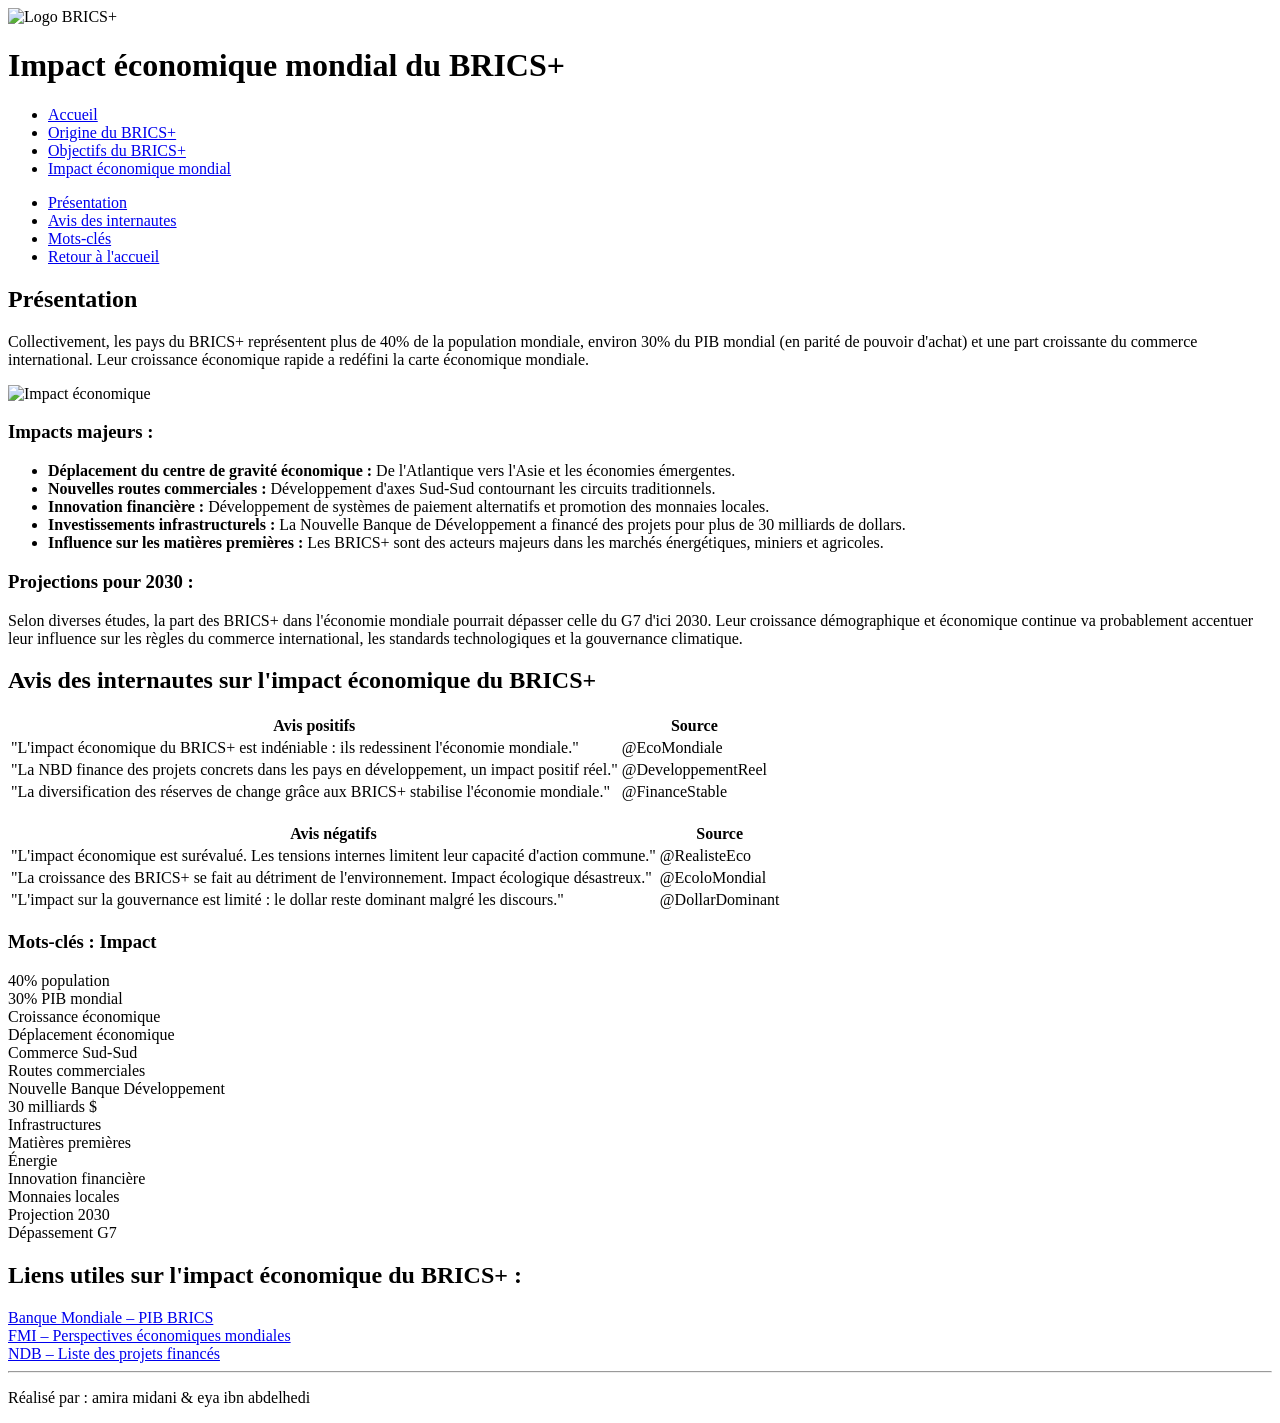
==== impact.html @ a948c626 "Ajout du site BRICS+" ====
<!DOCTYPE html>
<html lang="fr">
<head>
    <meta charset="UTF-8">
    <meta name="viewport" content="width=device-width, initial-scale=1.0">
    <title>Impact économique du BRICS+</title>
    <link rel="stylesheet" href="css/main.css">
    <link rel="stylesheet" href="css/page.css">
</head>
<body>
    
    <header>
        <div class="header-content">
            <div class="logo">
                <img src="images/logo.png" alt="Logo BRICS+">
            </div>
            <h1>Impact économique mondial du BRICS+</h1>
        </div>
    </header>

    
    <nav class="main-nav">
        <ul>
            <li><a href="index.html">Accueil</a></li>
            <li><a href="origine.html">Origine du BRICS+</a></li>
            <li><a href="objectif.html">Objectifs du BRICS+</a></li>
            <li><a href="impact.html" class="active">Impact économique mondial</a></li>
        </ul>
    </nav>

    
    <nav class="internal-nav">
        <ul>
            <li><a href="#presentation">Présentation</a></li>
            <li><a href="#avis">Avis des internautes</a></li>
            <li><a href="#footer">Mots-clés</a></li>
            <li><a href="index.html">Retour à l'accueil</a></li>
        </ul>
    </nav>
    <div class="container">
        <div class="main-content">
            <div class="content">
                <section id="presentation" class="section">
                    <h2>Présentation</h2>
                    <p>
                        Collectivement, les pays du BRICS+ représentent plus de 40% de la population mondiale, 
                        environ 30% du PIB mondial (en parité de pouvoir d'achat) et une part croissante 
                        du commerce international. Leur croissance économique rapide a redéfini la carte 
                        économique mondiale.
                    </p>
                    
                    <img src="images/impact1.jpg" class="img-center" alt="Impact économique">
                    
                    <h3>Impacts majeurs :</h3>
                    <ul>
                        <li><strong>Déplacement du centre de gravité économique :</strong> De l'Atlantique vers l'Asie et les économies émergentes.</li>
                        <li><strong>Nouvelles routes commerciales :</strong> Développement d'axes Sud-Sud contournant les circuits traditionnels.</li>
                        <li><strong>Innovation financière :</strong> Développement de systèmes de paiement alternatifs et promotion des monnaies locales.</li>
                        <li><strong>Investissements infrastructurels :</strong> La Nouvelle Banque de Développement a financé des projets pour plus de 30 milliards de dollars.</li>
                        <li><strong>Influence sur les matières premières :</strong> Les BRICS+ sont des acteurs majeurs dans les marchés énergétiques, miniers et agricoles.</li>
                    </ul>
                    
                    <h3>Projections pour 2030 :</h3>
                    <p>
                        Selon diverses études, la part des BRICS+ dans l'économie mondiale pourrait dépasser 
                        celle du G7 d'ici 2030. Leur croissance démographique et économique continue va 
                        probablement accentuer leur influence sur les règles du commerce international, 
                        les standards technologiques et la gouvernance climatique.
                    </p>
                </section>

                <section id="avis" class="section">
                    <h2>Avis des internautes sur l'impact économique du BRICS+</h2>
                    
                    <table class="avis-table">
                        <thead>
                            <tr>
                                <th>Avis positifs</th>
                                <th>Source</th>
                            </tr>
                        </thead>
                        <tbody>
                            <tr class="avis-positif">
                                <td>"L'impact économique du BRICS+ est indéniable : ils redessinent l'économie mondiale."</td>
                                <td>@EcoMondiale</td>
                            </tr>
                            <tr class="avis-positif">
                                <td>"La NBD finance des projets concrets dans les pays en développement, un impact positif réel."</td>
                                <td>@DeveloppementReel</td>
                            </tr>
                            <tr class="avis-positif">
                                <td>"La diversification des réserves de change grâce aux BRICS+ stabilise l'économie mondiale."</td>
                                <td>@FinanceStable</td>
                            </tr>
                        </tbody>
                    </table>

                    <br>

                    <table class="avis-table">
                        <thead>
                            <tr>
                                <th>Avis négatifs</th>
                                <th>Source</th>
                            </tr>
                        </thead>
                        <tbody>
                            <tr class="avis-negatif">
                                <td>"L'impact économique est surévalué. Les tensions internes limitent leur capacité d'action commune."</td>
                                <td>@RealisteEco</td>
                            </tr>
                            <tr class="avis-negatif">
                                <td>"La croissance des BRICS+ se fait au détriment de l'environnement. Impact écologique désastreux."</td>
                                <td>@EcoloMondial</td>
                            </tr>
                            <tr class="avis-negatif">
                                <td>"L'impact sur la gouvernance est limité : le dollar reste dominant malgré les discours."</td>
                                <td>@DollarDominant</td>
                            </tr>
                        </tbody>
                    </table>
                </section>
            </div>

            <aside>
                <h3>Mots-clés : Impact</h3>
                <div class="keywords">
                    <div class="keyword keyword-important">40% population</div>
                    <div class="keyword keyword-important">30% PIB mondial</div>
                    <div class="keyword">Croissance économique</div>
                    <div class="keyword keyword-medium">Déplacement économique</div>
                    <div class="keyword">Commerce Sud-Sud</div>
                    <div class="keyword">Routes commerciales</div>
                    <div class="keyword keyword-important">Nouvelle Banque Développement</div>
                    <div class="keyword">30 milliards $</div>
                    <div class="keyword keyword-medium">Infrastructures</div>
                    <div class="keyword">Matières premières</div>
                    <div class="keyword">Énergie</div>
                    <div class="keyword keyword-medium">Innovation financière</div>
                    <div class="keyword">Monnaies locales</div>
                    <div class="keyword">Projection 2030</div>
                    <div class="keyword keyword-important">Dépassement G7</div>
                </div>
            </aside>
        </div>
    </div>

    <footer id="footer">
        <h2>Liens utiles sur l'impact économique du BRICS+ :</h2>
        <a href="https://data.worldbank.org/indicator/NY.GDP.MKTP.PP.CD?locations=BR-RU-IN-CN-ZA">Banque Mondiale – PIB BRICS</a>
        <br>
        <a href="https://www.imf.org/en/Publications/WEO">FMI – Perspectives économiques mondiales</a>
        <br>
        <a href="https://www.ndb.int/projects/list-of-all-projects/">NDB – Liste des projets financés</a>
        <hr class="line">
        <p>Réalisé par : amira midani & eya ibn abdelhedi</p>
    </footer>
</body>
</html>
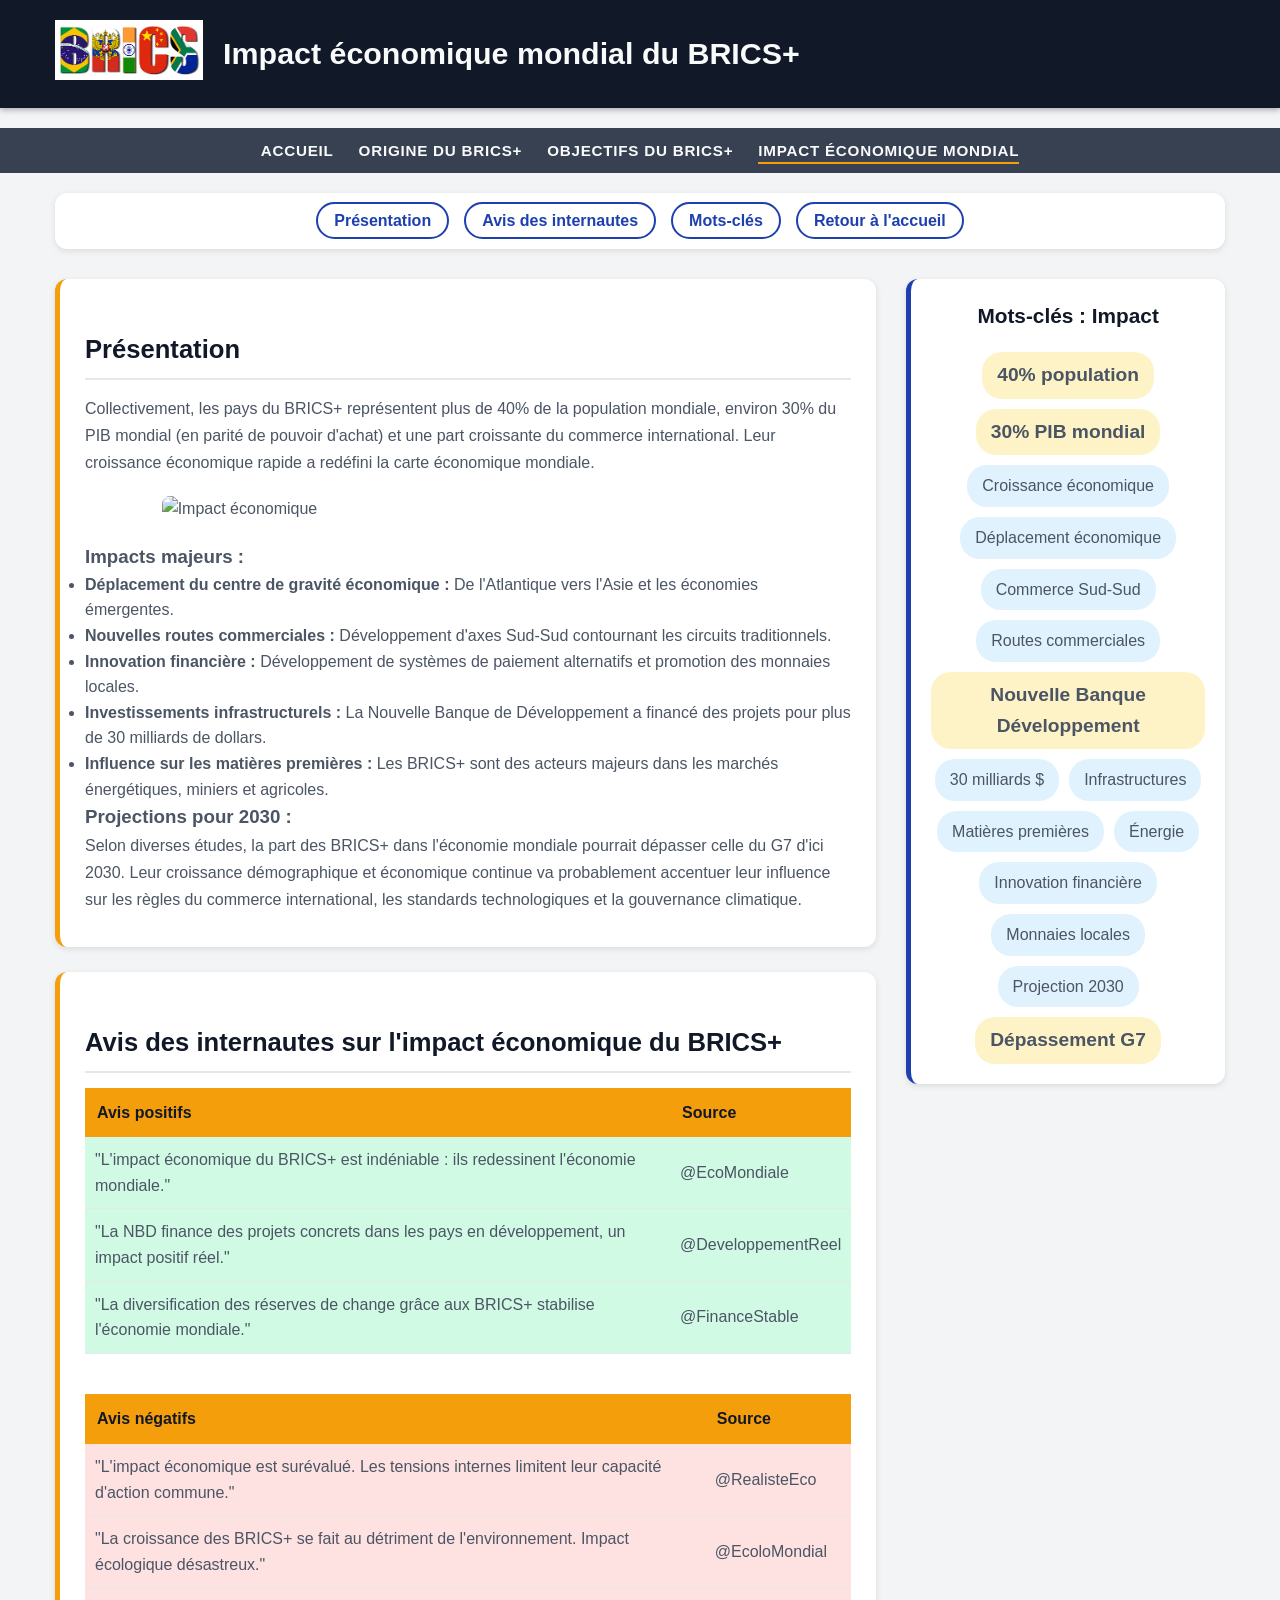
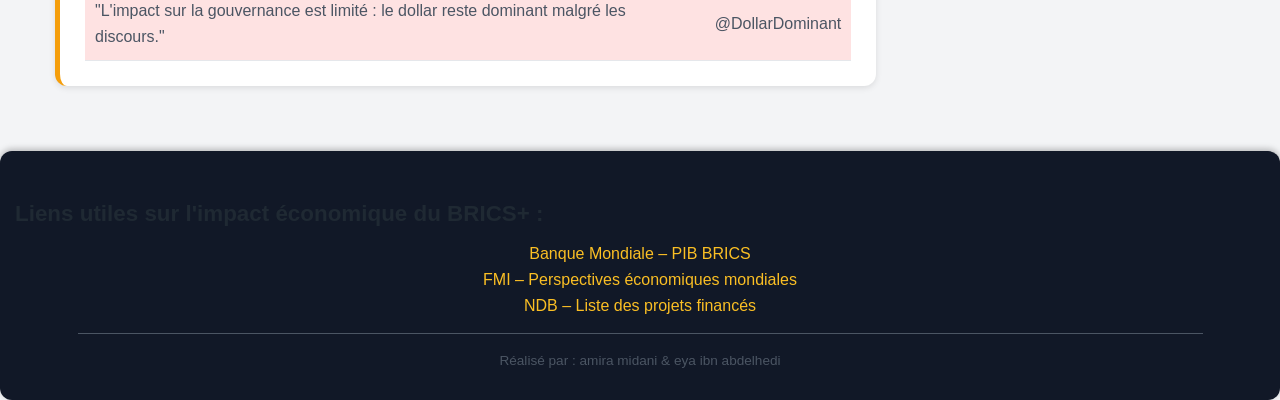
==== commit bc5ed154: "Fix HTML structure and update resource links" ====
--- a/impact.html
+++ b/impact.html
@@ -4,15 +4,15 @@
     <meta charset="UTF-8">
     <meta name="viewport" content="width=device-width, initial-scale=1.0">
     <title>Impact économique du BRICS+</title>
-    <link rel="stylesheet" href="css/main.css">
-    <link rel="stylesheet" href="css/page.css">
+    <link rel="stylesheet" href="main.css">
+    <link rel="stylesheet" href="page.css">
 </head>
 <body>
     
     <header>
         <div class="header-content">
             <div class="logo">
-                <img src="images/logo.png" alt="Logo BRICS+">
+                <img src="logo.png" alt="Logo BRICS+">
             </div>
             <h1>Impact économique mondial du BRICS+</h1>
         </div>
@@ -156,4 +156,4 @@
         <p>Réalisé par : amira midani & eya ibn abdelhedi</p>
     </footer>
 </body>
-</html>+</html>
--- a/main.css
+++ b/main.css
@@ -0,0 +1,369 @@
+body {
+    margin: 0;
+    padding: 0;
+    background-color: #f3f4f6;
+    font-family: 'Poppins', sans-serif;
+}
+
+.conteneur {
+    max-width: 1200px;
+    margin: 20px auto 40px auto;
+    padding: 0 15px 30px 15px;
+}
+
+header {
+    background-color: #111827;
+    color: #f9fafb;
+    box-shadow: 0 2px 6px rgba(0,0,0,0.3);
+    padding: 20px 0;
+}
+
+.header-content {
+    max-width: 1200px;
+    margin: 0 auto;
+    display: flex;
+    align-items: center;
+    gap: 20px;
+}
+
+.logo img {
+    height: 60px;
+    width: auto;
+}
+
+header h1 {
+    font-size: 1.9em;
+    font-weight: 700;
+    margin: 0;
+    text-align: left;
+}
+
+nav {
+    margin-top: 20px;
+}
+
+nav:first-of-type ul {
+    list-style-type: none;
+    padding: 0;
+    margin: 0;
+    background-color: #374151;
+    display: flex;
+    justify-content: center;
+    gap: 25px;
+}
+
+nav:first-of-type ul li {
+    display: inline-block;
+    padding: 10px 0;
+}
+
+nav:first-of-type ul li a {
+    text-decoration: none;
+    color: #f9fafb;
+    font-weight: 600;
+    font-size: 0.95em;
+    text-transform: uppercase;
+    letter-spacing: 0.05em;
+    padding-bottom: 3px;
+    border-bottom: 2px solid transparent;
+}
+
+nav:first-of-type ul li a.active {
+    border-bottom-color: #f59e0b;
+}
+
+nav:first-of-type ul li a:hover {
+    border-bottom-color: #f97316;
+}
+
+.bienvenu {
+    margin-top: 25px;
+    padding: 25px 20px;
+    background-color: #ffffff;
+    border-radius: 12px;
+    border-left: 5px solid #f97316;
+    box-shadow: 0 2px 6px rgba(0,0,0,0.1);
+    display: flex;
+    flex-direction: column;
+    gap: 20px;
+}
+
+.bienvenutxt {
+    order: 2;
+}
+
+.bienvenutxt h1 {
+    color: #111827;
+    font-size: 1.6em;
+    margin-bottom: 10px;
+}
+
+.bienvenuimg {
+    order: 1;
+    display: flex;
+    justify-content: center;
+}
+
+.bienvenuimg img {
+    max-width: 80%;
+    height: auto;
+    border-radius: 10px;
+}
+
+@media (min-width: 900px) {
+    .bienvenu {
+        flex-direction: row;
+        align-items: center;
+    }
+    .bienvenutxt {
+        flex: 3;
+        order: 1;
+    }
+    .bienvenuimg {
+        flex: 2;
+        order: 2;
+    }
+}
+
+h2 {
+    color: #1f2933;
+    font-size: 1.4em;
+    margin: 25px 0 10px 0;
+    text-align: left;
+}
+
+p {
+    color: #4b5563;
+    line-height: 1.7;
+    margin-bottom: 8px;
+}
+
+nav:nth-of-type(2) h2 {
+    text-align: center;
+}
+
+.axes {
+    display: flex;
+    justify-content: center;
+    gap: 20px;
+    margin: 15px auto 0 auto;
+    flex-wrap: wrap;
+    padding: 0;
+}
+
+.axes a {
+    position: relative;
+    display: block;
+    width: 260px;
+    height: 170px;
+    border-radius: 12px;
+    overflow: hidden;
+    text-decoration: none;
+    box-shadow: 0 2px 8px rgba(0,0,0,0.18);
+    background-color: #111827;
+}
+
+.axes img {
+    width: 100%;
+    height: 100%;
+    object-fit: cover;
+    opacity: 0.85;
+    transition: transform 0.3s ease, opacity 0.3s ease;
+}
+
+.image-title {
+    position: absolute;
+    bottom: 8px;
+    left: 8px;
+    right: 8px;
+    padding: 5px;
+    font-size: 0.95em;
+    font-weight: 600;
+    color: #f9fafb;
+    background-color: rgba(0,0,0,0.6);
+    text-align: center;
+}
+
+.axes a:hover img {
+    transform: scale(1.08);
+    opacity: 1;
+}
+
+.timeline {
+    margin-top: 40px;
+}
+
+.timeline-intro {
+    max-width: 800px;
+    margin: 0 auto 15px auto;
+    text-align: center;
+    color: #4b5563;
+    font-size: 0.95em;
+}
+
+#Tableau {
+    width: 100%;
+    border-collapse: collapse;
+    margin: 0 auto;
+    background-color: #ffffff;
+    border-radius: 10px;
+    overflow: hidden;
+    box-shadow: 0 2px 6px rgba(0,0,0,0.1);
+}
+
+#Tableau thead {
+    background-color: #f59e0b;
+    color: #111827;
+}
+
+#Tableau th,
+#Tableau td {
+    padding: 10px;
+    border-bottom: 1px solid #e5e7eb;
+    text-align: center;
+    font-size: 0.95em;
+}
+
+.year-cell {
+    font-weight: bold;
+    background-color: #e6f0ff;
+}
+
+#Tableau tbody tr:nth-child(even) {
+    background-color: #f9fafb;
+}
+
+#Tableau tbody tr:hover {
+    background-color: #e0f2fe;
+}
+
+.plus {
+    color: #1e40af;
+    font-weight: bold;
+    text-decoration: none;
+}
+
+.plus:hover {
+    color: #0b63ce;
+    text-decoration: underline;
+}
+
+.un,
+.deux {
+    margin-top: 25px;
+    padding: 20px 18px;
+    background-color: #ffffff;
+    border-radius: 12px;
+    box-shadow: 0 2px 6px rgba(0,0,0,0.12);
+    display: flex;
+    flex-direction: column;
+    gap: 15px;
+    border-left: 5px solid #f59e0b;
+    transition: transform 0.2s ease, box-shadow 0.2s ease;
+}
+
+.un:hover,
+.deux:hover {
+    transform: translateY(-3px);
+    box-shadow: 0 4px 10px rgba(0,0,0,0.18);
+}
+
+.untxt,
+.deuxtxt {
+    order: 2;
+}
+
+.untxt h2,
+.deuxtxt h2 {
+    margin-top: 0;
+    font-size: 1.2em;
+    border-bottom: 2px solid #e5e7eb;
+    padding-bottom: 5px;
+}
+
+.unimg,
+.deuximg {
+    order: 1;
+    display: flex;
+    justify-content: center;
+}
+
+.unimg img,
+.deuximg img {
+    max-width: 85%;
+    border-radius: 10px;
+    height: auto;
+}
+
+.untxt a,
+.deuxtxt a {
+    color: #b45309;
+    text-decoration: none;
+    font-weight: 600;
+}
+
+.untxt a:hover,
+.deuxtxt a:hover {
+    text-decoration: underline;
+    color: #7c2d12;
+}
+
+@media (min-width: 900px) {
+    .un,
+    .deux {
+        flex-direction: row;
+        align-items: center;
+    }
+
+    .un .untxt,
+    .deux .deuxtxt {
+        flex: 3;
+        order: 1;
+    }
+
+    .un .unimg,
+    .deux .deuximg {
+        flex: 2;
+        order: 2;
+    }
+
+    .deux {
+        flex-direction: row-reverse;
+    }
+}
+
+footer {
+    margin-top: 40px;
+    padding: 20px 15px;
+    background-color: #111827;
+    color: #e5e7eb;
+    text-align: center;
+    border-radius: 12px;
+    box-shadow: 0 -2px 6px rgba(0,0,0,0.25);
+}
+
+footer a {
+    color: #fbbf24;
+    text-decoration: none;
+    font-weight: 500;
+}
+
+footer a:hover {
+    text-decoration: underline;
+}
+
+.line {
+    width: 90%;
+    margin: 15px auto;
+    border: none;
+    border-top: 1px solid #4b5563;
+}
+
+footer p {
+    font-size: 0.85em;
+    margin-top: 8px;
+}
+
+a {
+    color: inherit;
+}
--- a/page.css
+++ b/page.css
@@ -0,0 +1,286 @@
+* {
+    margin: 0;
+    padding: 0;
+    box-sizing: border-box;
+}
+
+body {
+    font-family: 'Poppins', sans-serif;
+    background-color: #f3f4f6;
+    line-height: 1.6;
+    color: #4b5563;
+}
+
+header {
+    background-color: #111827;
+    color: #f9fafb;
+    box-shadow: 0 2px 6px rgba(0,0,0,0.3);
+    padding: 20px 0;
+}
+
+.header-content {
+    max-width: 1200px;
+    margin: 0 auto;
+    display: flex;
+    align-items: center;
+    gap: 20px;
+    padding: 0 15px;
+}
+
+.logo img {
+    height: 60px;
+    width: auto;
+}
+
+header h1 {
+    font-size: 1.9em;
+    font-weight: 700;
+    margin: 0;
+}
+
+nav.main-nav {
+    margin-top: 20px;
+}
+
+nav.main-nav ul {
+    list-style-type: none;
+    padding: 0;
+    margin: 0;
+    background-color: #374151;
+    display: flex;
+    justify-content: center;
+    gap: 25px;
+}
+
+nav.main-nav ul li {
+    display: inline-block;
+    padding: 10px 0;
+}
+
+nav.main-nav ul li a {
+    text-decoration: none;
+    color: #f9fafb;
+    font-weight: 600;
+    font-size: 0.95em;
+    text-transform: uppercase;
+    letter-spacing: 0.05em;
+    padding-bottom: 3px;
+    border-bottom: 2px solid transparent;
+}
+
+nav.main-nav ul li a.active {
+    border-bottom-color: #f59e0b;
+}
+
+nav.main-nav ul li a:hover {
+    border-bottom-color: #f97316;
+}
+
+nav.internal-nav {
+    margin: 20px auto 0 auto;
+    max-width: 1200px;
+    padding: 0 15px;
+}
+
+nav.internal-nav ul {
+    list-style-type: none;
+    padding: 0;
+    margin: 0;
+    display: flex;
+    justify-content: center;
+    flex-wrap: wrap;
+    gap: 15px;
+    background-color: #ffffff;
+    padding: 15px;
+    border-radius: 12px;
+    box-shadow: 0 2px 6px rgba(0,0,0,0.1);
+}
+
+nav.internal-nav ul li {
+    display: inline-block;
+}
+
+nav.internal-nav ul li a {
+    text-decoration: none;
+    color: #1e40af;
+    font-weight: 600;
+    padding: 8px 16px;
+    border: 2px solid #1e40af;
+    border-radius: 20px;
+    transition: all 0.3s ease;
+}
+
+nav.internal-nav ul li a:hover {
+    background-color: #1e40af;
+    color: white;
+}
+
+.container {
+    max-width: 1200px;
+    margin: 30px auto 40px auto;
+    padding: 0 15px;
+}
+
+.main-content {
+    display: flex;
+    flex-wrap: wrap;
+    gap: 30px;
+    margin-top: 20px;
+}
+
+.content {
+    flex: 3;
+    min-width: 300px;
+}
+
+.section {
+    background-color: #ffffff;
+    padding: 25px;
+    margin-bottom: 25px;
+    border-radius: 12px;
+    box-shadow: 0 2px 6px rgba(0,0,0,0.1);
+    border-left: 5px solid #f59e0b;
+}
+
+.section h2 {
+    color: #111827;
+    font-size: 1.6em;
+    margin-bottom: 15px;
+    border-bottom: 2px solid #e5e7eb;
+    padding-bottom: 8px;
+}
+
+.avis-table {
+    width: 100%;
+    border-collapse: collapse;
+    margin-top: 15px;
+}
+
+.avis-table th {
+    background-color: #f59e0b;
+    color: #111827;
+    padding: 12px;
+    text-align: left;
+}
+
+.avis-table td {
+    padding: 10px;
+    border-bottom: 1px solid #e5e7eb;
+}
+
+.avis-positif {
+    background-color: #d1fae5;
+}
+
+.avis-negatif {
+    background-color: #fee2e2;
+}
+
+.img-center{
+    display: block;
+    margin: 20px auto;
+    max-width: 80%;
+    height: auto;
+    border-radius: 8px;
+}
+
+aside {
+    flex: 1;
+    min-width: 250px;
+    background-color: #ffffff;
+    padding: 20px;
+    border-radius: 12px;
+    box-shadow: 0 2px 6px rgba(0,0,0,0.1);
+    align-self: flex-start;
+    position: sticky;
+    top: 20px;
+    border-left: 5px solid #1e40af;
+}
+
+aside h3 {
+    color: #111827;
+    text-align: center;
+    margin-bottom: 20px;
+    font-size: 1.3em;
+}
+
+.keywords {
+    display: flex;
+    flex-wrap: wrap;
+    gap: 10px;
+    justify-content: center;
+}
+
+.keyword {
+    padding: 8px 15px;
+    background-color: #e0f2fe;
+    border-radius: 20px;
+    text-align: center;
+    transition: transform 0.3s ease;
+}
+
+.keyword:hover {
+    transform: scale(1.05);
+    background-color: #bae6fd;
+}
+
+.keyword-important {
+    font-size: 1.2em;
+    font-weight: bold;
+    background-color: #fef3c7;
+}
+
+.keyword-medium {
+    font-size: 1em;
+}
+
+.keyword-small {
+    font-size: 0.9em;
+    background-color: #f3f4f6;
+}
+
+footer {
+    margin-top: 40px;
+    padding: 20px 15px;
+    background-color: #111827;
+    color: #e5e7eb;
+    text-align: center;
+    border-radius: 12px;
+    box-shadow: 0 -2px 6px rgba(0,0,0,0.25);
+}
+
+footer a {
+    color: #fbbf24;
+    text-decoration: none;
+    font-weight: 500;
+}
+
+footer a:hover {
+    text-decoration: underline;
+}
+
+.line {
+    width: 90%;
+    margin: 15px auto;
+    border: none;
+    border-top: 1px solid #4b5563;
+}
+
+@media (max-width: 768px) {
+    .main-content {
+        flex-direction: column;
+    }
+    
+    aside {
+        position: static;
+    }
+    
+    nav.internal-nav ul {
+        flex-direction: column;
+        align-items: center;
+    }
+    
+    .section-media {
+        flex-direction: column;
+    }
+}
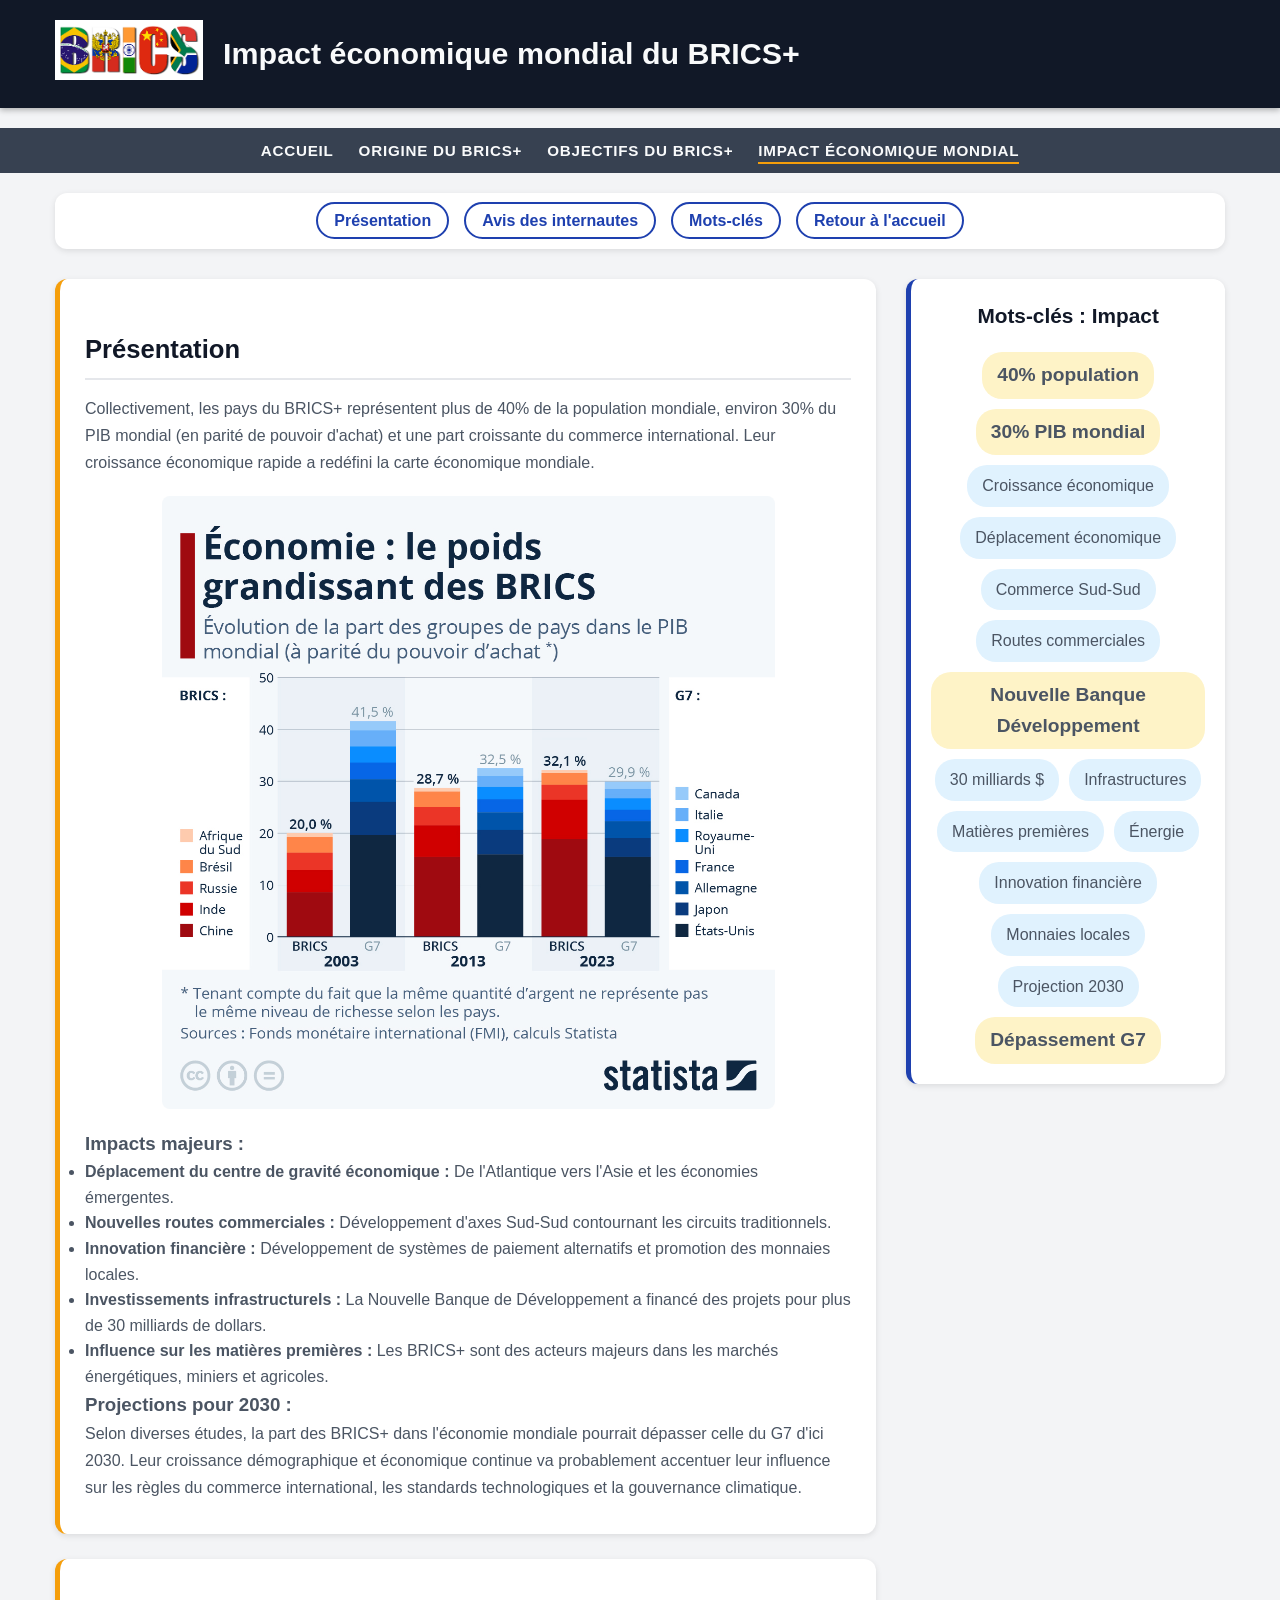
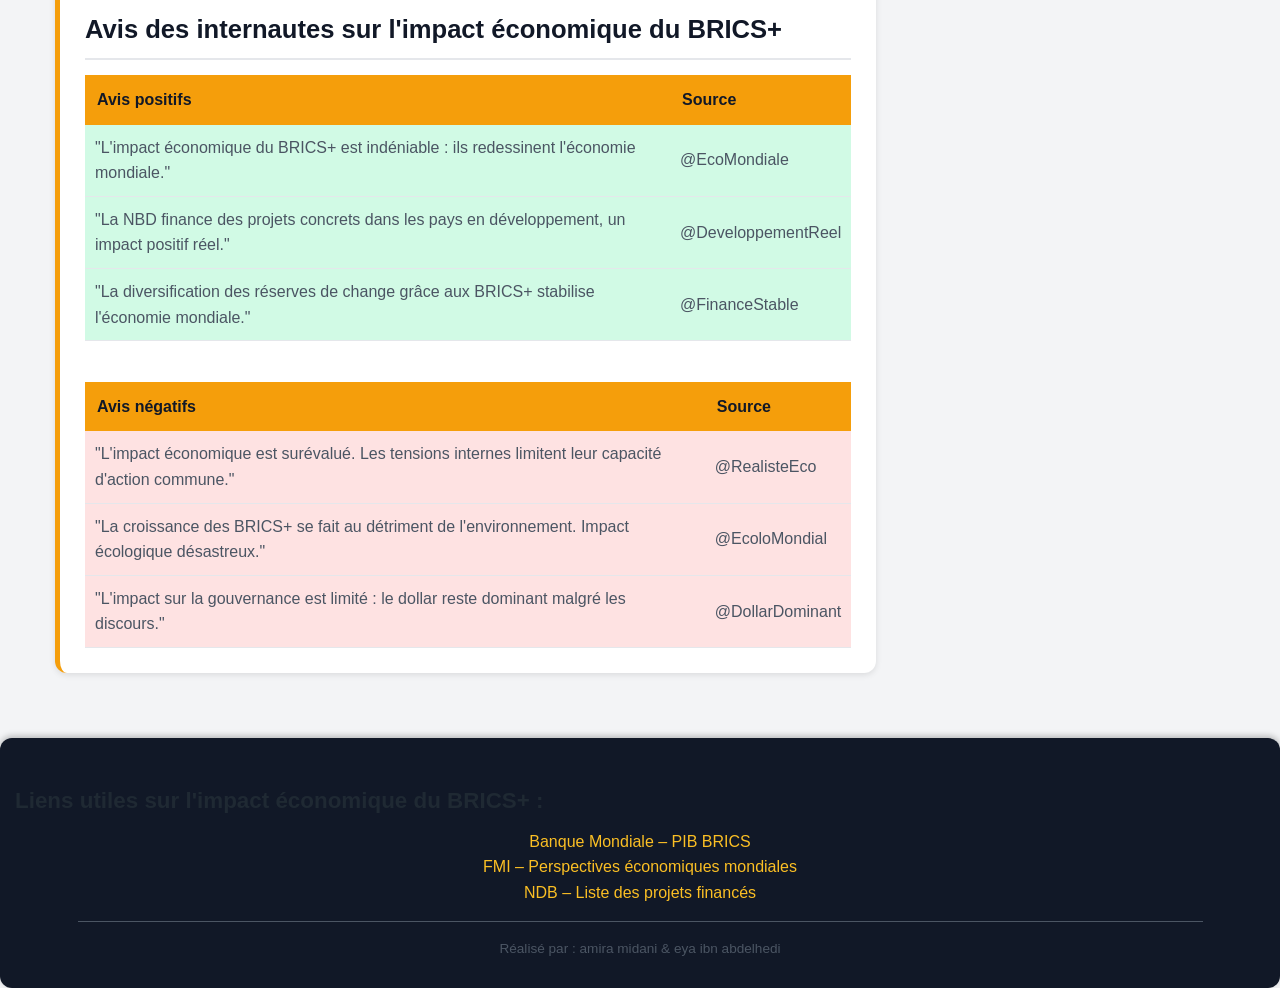
==== commit 06041755: "Fix HTML encoding issues in impact.html" ====
--- a/impact.html
+++ b/impact.html
@@ -49,7 +49,7 @@
                         économique mondiale.
                     </p>
                     
-                    <img src="images/impact1.jpg" class="img-center" alt="Impact économique">
+                    <img src="impact1.jpg" class="img-center" alt="Impact économique">
                     
                     <h3>Impacts majeurs :</h3>
                     <ul>
